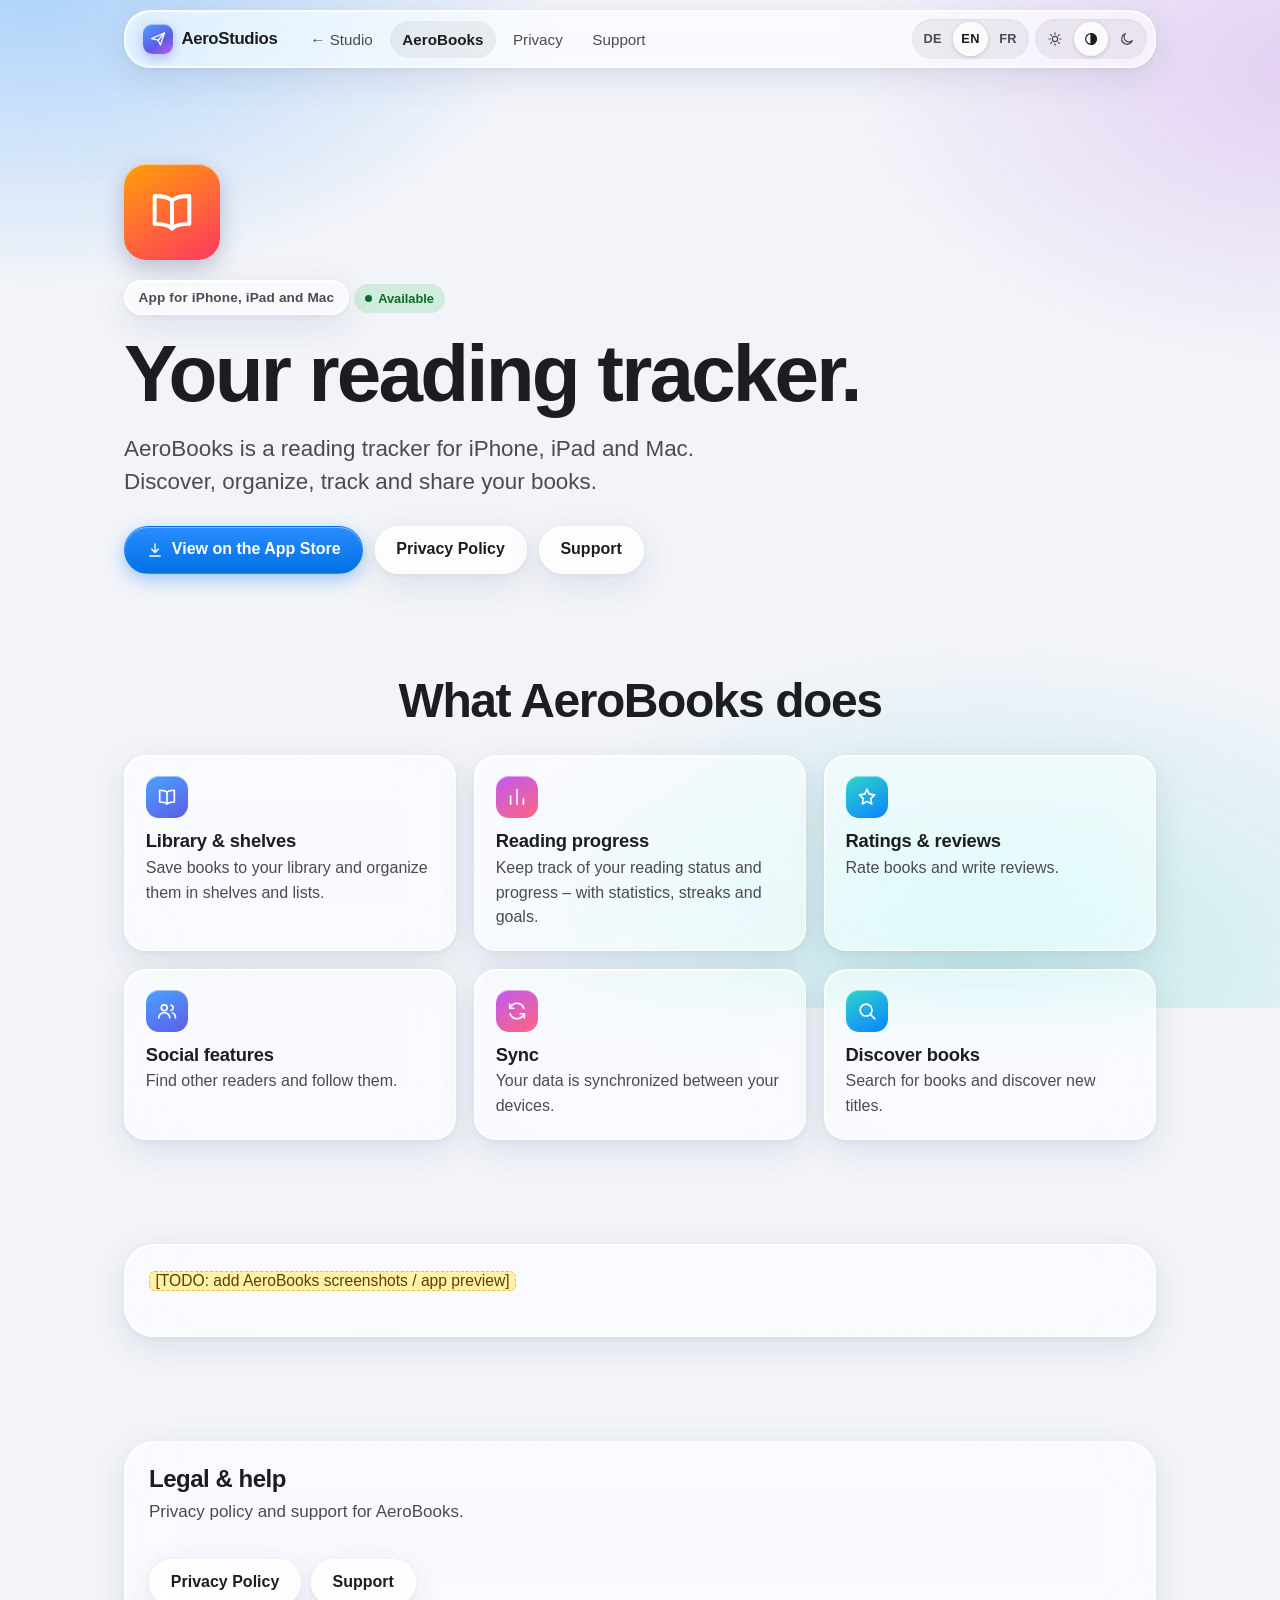
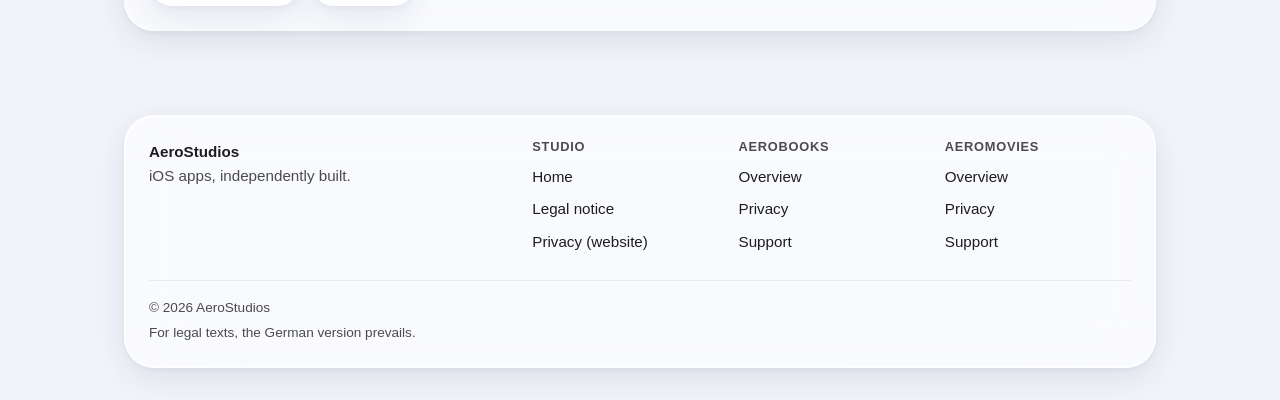
==== aerobooks/index.html @ d7127c6d "Home" ====
<!DOCTYPE html>
<html lang="de">
<head>
  <meta charset="UTF-8" />
  <meta name="viewport" content="width=device-width, initial-scale=1, viewport-fit=cover" />
  <title>AeroBooks – Lese-Tracker | AeroStudios</title>
  <meta name="description" content="AeroBooks ist ein Lese-Tracker für iPhone, iPad und Mac." />
  <meta name="color-scheme" content="light dark" />
  <meta name="theme-color" content="#f2f4f9" media="(prefers-color-scheme: light)" />
  <meta name="theme-color" content="#05060a" media="(prefers-color-scheme: dark)" />
  <link rel="icon" href="../assets/img/favicon.svg" type="image/svg+xml" />
  <link rel="stylesheet" href="../assets/css/style.css" />
  <script src="../assets/js/theme-init.js"></script>
</head>
<body data-root="../" data-page="overview" data-project="aerobooks" data-title="title.aerobooks" data-desc="desc.aerobooks">
  <noscript><div class="container"><div class="noscript-box"><p lang="de">Diese Seite benötigt JavaScript, um Texte und Sprachen anzuzeigen. Bitte aktiviere JavaScript.</p><p lang="en">This page needs JavaScript to display its text and languages. Please enable JavaScript.</p><p lang="fr">Cette page nécessite JavaScript pour afficher ses textes et ses langues. Veuillez activer JavaScript.</p></div></div></noscript>

  <main id="main">
    <section class="hero hero-left">
      <div class="container">
        <span class="app-icon app-icon-lg reveal" data-app-icon="aerobooks"></span>
        <div class="reveal" style="--i:1"><span class="eyebrow glass" data-i18n="aerobooks.eyebrow"></span> <span data-project-status="aerobooks"></span></div>
        <h1 class="reveal" style="--i:2" data-i18n="aerobooks.title"></h1>
        <p class="lead reveal" style="--i:3" data-i18n="aerobooks.lead"></p>
        <div class="hero-actions reveal" style="--i:4">
          <a class="btn btn-primary" data-app-store="aerobooks" href="#" rel="noopener"><span class="btn-ic" data-icon="download"></span><span data-i18n="btn.appStore"></span></a>
          <a class="btn btn-glass" href="privacy/" data-i18n="btn.privacy"></a>
          <a class="btn btn-glass" href="support/" data-i18n="btn.support"></a>
        </div>
      </div>
    </section>

    <section class="section">
      <div class="container">
        <div class="section-head">
          <h2 data-i18n="aerobooks.features.title"></h2>
        </div>
        <div class="grid grid-3">
          <article class="feature glass reveal" style="--i:3">
            <span class="ficon" data-icon="book"></span>
            <h3 data-i18n="aerobooks.f1.title"></h3>
            <p data-i18n="aerobooks.f1.text"></p>
          </article>
          <article class="feature glass reveal" style="--i:4">
            <span class="ficon" data-icon="chart"></span>
            <h3 data-i18n="aerobooks.f2.title"></h3>
            <p data-i18n="aerobooks.f2.text"></p>
          </article>
          <article class="feature glass reveal" style="--i:5">
            <span class="ficon" data-icon="star"></span>
            <h3 data-i18n="aerobooks.f3.title"></h3>
            <p data-i18n="aerobooks.f3.text"></p>
          </article>
          <article class="feature glass reveal" style="--i:6">
            <span class="ficon" data-icon="people"></span>
            <h3 data-i18n="aerobooks.f4.title"></h3>
            <p data-i18n="aerobooks.f4.text"></p>
          </article>
          <article class="feature glass reveal" style="--i:7">
            <span class="ficon" data-icon="sync"></span>
            <h3 data-i18n="aerobooks.f5.title"></h3>
            <p data-i18n="aerobooks.f5.text"></p>
          </article>
          <article class="feature glass reveal" style="--i:8">
            <span class="ficon" data-icon="search"></span>
            <h3 data-i18n="aerobooks.f6.title"></h3>
            <p data-i18n="aerobooks.f6.text"></p>
          </article>
        </div>
      </div>
    </section>

    <section class="section">
      <div class="container">
        <div class="card glass">
          <p data-i18n="aerobooks.shots"></p>
        </div>
      </div>
    </section>

    <section class="section">
      <div class="container">
        <div class="card glass">
          <h2 data-i18n="aerobooks.more.title"></h2>
          <p data-i18n="aerobooks.more.text"></p>
          <div class="actions">
            <a class="btn btn-glass" href="privacy/" data-i18n="btn.privacy"></a>
            <a class="btn btn-glass" href="support/" data-i18n="btn.support"></a>
          </div>
        </div>
      </div>
    </section>
  </main>

  <script src="../assets/i18n/site.js"></script>
  <script src="../assets/js/projects.js"></script>
  <script src="../assets/js/app.js"></script>
</body>
</html>
---- assets/css/style.css ----
/* ==========================================================================
   AeroStudios – Liquid-Glass-Design (Apple-Stil)
   Reine statische Seite: keine externen Schriften, Skripte oder Tracker.
   Aufbau: 1 Tokens · 2 Basis · 3 Glas · 4 Layout/Header · 5 Komponenten
           6 Dokumente (Rechtstexte) · 7 Footer · 8 Animation · 9 Fallbacks
   ========================================================================== */

/* 1 · Tokens ------------------------------------------------------------- */
:root {
  color-scheme: light;
  --font: -apple-system, BlinkMacSystemFont, "SF Pro Display", "SF Pro Text", "Helvetica Neue", "Segoe UI", Roboto, Arial, sans-serif;

  --bg: #f2f4f9;
  --text: #1d1d1f;
  --muted: #4a4a50;
  --link: #0062c4;
  --accent: #0071e3;
  --accent-text: #ffffff;
  --focus: #0a64d6;

  --glass: rgba(255, 255, 255, 0.58);
  --glass-strong: rgba(255, 255, 255, 0.8);
  --glass-line: rgba(255, 255, 255, 0.75);
  --hairline: rgba(0, 0, 0, 0.07);
  --edge: rgba(255, 255, 255, 0.95);
  --edge-soft: rgba(255, 255, 255, 0.45);
  --shadow: 0 1px 0 rgba(255, 255, 255, 0.85) inset, 0 10px 34px rgba(30, 42, 90, 0.1), 0 2px 6px rgba(30, 42, 90, 0.05);
  --shadow-hover: 0 1px 0 rgba(255, 255, 255, 0.9) inset, 0 18px 48px rgba(30, 42, 90, 0.16), 0 4px 10px rgba(30, 42, 90, 0.06);
  --inset: rgba(0, 0, 0, 0.055);

  --blob-1: rgba(10, 132, 255, 0.3);
  --blob-2: rgba(175, 82, 222, 0.22);
  --blob-3: rgba(48, 209, 190, 0.24);

  --ok-bg: rgba(52, 199, 89, 0.18);
  --ok-text: #0b6b2c;
  --soon-bg: rgba(255, 159, 10, 0.2);
  --soon-text: #8a4a00;
  --todo-bg: #fff2a8;
  --todo-text: #5a4300;
  --todo-line: #e2c24d;

  --radius-lg: 30px;
  --radius-md: 22px;
  --radius-sm: 14px;
  --gutter: 16px;
  --maxw: 1080px;
}

/* Dunkel: automatisch (Systemeinstellung) oder per Schalter – die Werte stehen bewusst zweimal da */
@media (prefers-color-scheme: dark) {
  :root:not([data-theme="light"]) {
    color-scheme: dark;
    --bg: #05060a;
    --text: #f5f5f7;
    --muted: #b4b4bd;
    --link: #5eb0ff;
    --focus: #6cb6ff;
    --glass: rgba(44, 44, 54, 0.46);
    --glass-strong: rgba(30, 30, 38, 0.74);
    --glass-line: rgba(255, 255, 255, 0.14);
    --hairline: rgba(255, 255, 255, 0.1);
    --edge: rgba(255, 255, 255, 0.4);
    --edge-soft: rgba(255, 255, 255, 0.12);
    --shadow: 0 1px 0 rgba(255, 255, 255, 0.12) inset, 0 14px 44px rgba(0, 0, 0, 0.55), 0 2px 6px rgba(0, 0, 0, 0.4);
    --shadow-hover: 0 1px 0 rgba(255, 255, 255, 0.18) inset, 0 22px 56px rgba(0, 0, 0, 0.65), 0 4px 10px rgba(0, 0, 0, 0.45);
    --inset: rgba(255, 255, 255, 0.08);
    --blob-1: rgba(10, 132, 255, 0.28);
    --blob-2: rgba(150, 70, 230, 0.26);
    --blob-3: rgba(30, 190, 170, 0.18);
    --ok-bg: rgba(52, 199, 89, 0.2);
    --ok-text: #6ee79a;
    --soon-bg: rgba(255, 159, 10, 0.2);
    --soon-text: #ffc760;
    --todo-bg: rgba(255, 214, 10, 0.18);
    --todo-text: #ffe066;
    --todo-line: rgba(255, 214, 10, 0.5);
  }
}

:root[data-theme="dark"] {
  color-scheme: dark;
  --bg: #05060a;
  --text: #f5f5f7;
  --muted: #b4b4bd;
  --link: #5eb0ff;
  --focus: #6cb6ff;
  --glass: rgba(44, 44, 54, 0.46);
  --glass-strong: rgba(30, 30, 38, 0.74);
  --glass-line: rgba(255, 255, 255, 0.14);
  --hairline: rgba(255, 255, 255, 0.1);
  --edge: rgba(255, 255, 255, 0.4);
  --edge-soft: rgba(255, 255, 255, 0.12);
  --shadow: 0 1px 0 rgba(255, 255, 255, 0.12) inset, 0 14px 44px rgba(0, 0, 0, 0.55), 0 2px 6px rgba(0, 0, 0, 0.4);
  --shadow-hover: 0 1px 0 rgba(255, 255, 255, 0.18) inset, 0 22px 56px rgba(0, 0, 0, 0.65), 0 4px 10px rgba(0, 0, 0, 0.45);
  --inset: rgba(255, 255, 255, 0.08);
  --blob-1: rgba(10, 132, 255, 0.28);
  --blob-2: rgba(150, 70, 230, 0.26);
  --blob-3: rgba(30, 190, 170, 0.18);
  --ok-bg: rgba(52, 199, 89, 0.2);
  --ok-text: #6ee79a;
  --soon-bg: rgba(255, 159, 10, 0.2);
  --soon-text: #ffc760;
  --todo-bg: rgba(255, 214, 10, 0.18);
  --todo-text: #ffe066;
  --todo-line: rgba(255, 214, 10, 0.5);
}

@media (min-width: 600px) { :root { --gutter: 24px; } }

/* 2 · Basis -------------------------------------------------------------- */
*, *::before, *::after { box-sizing: border-box; }

html {
  -webkit-text-size-adjust: 100%;
  text-size-adjust: 100%;
  scroll-behavior: smooth;
  scroll-padding-top: 6.5rem;
}

body {
  margin: 0;
  min-height: 100vh;
  min-height: 100dvh;
  display: flex;
  flex-direction: column;
  font-family: var(--font);
  font-size: 1.0625rem;
  line-height: 1.55;
  color: var(--text);
  background: var(--bg);
  -webkit-font-smoothing: antialiased;
  -moz-osx-font-smoothing: grayscale;
  overflow-x: hidden;
}

/* Weicher Hintergrundverlauf (Mesh) */
body::before {
  content: "";
  position: fixed;
  inset: -12%;
  z-index: -1;
  pointer-events: none;
  background:
    radial-gradient(52% 44% at 12% 8%, var(--blob-1), transparent 62%),
    radial-gradient(46% 42% at 92% 16%, var(--blob-2), transparent 62%),
    radial-gradient(54% 46% at 72% 96%, var(--blob-3), transparent 62%);
}

main { flex: 1 0 auto; }

img, svg { max-width: 100%; }
[hidden] { display: none !important; }

a { color: var(--link); text-underline-offset: 0.2em; text-decoration-thickness: 1px; }
a:hover { text-decoration-thickness: 2px; }

h1, h2, h3, h4 { margin: 0; line-height: 1.12; letter-spacing: -0.02em; text-wrap: balance; }
p { margin: 0 0 1em; }

:focus-visible { outline: 3px solid var(--focus); outline-offset: 3px; border-radius: 8px; }

.container { width: 100%; max-width: var(--maxw); margin-inline: auto; padding-inline: var(--gutter); }

.sr-only {
  position: absolute; width: 1px; height: 1px; margin: -1px; padding: 0;
  overflow: hidden; clip: rect(0 0 0 0); white-space: nowrap; border: 0;
}

.skip-link {
  position: absolute; left: var(--gutter); top: -4rem; z-index: 100;
  padding: 0.7rem 1.1rem; border-radius: 999px;
  background: var(--accent); color: var(--accent-text); font-weight: 600; text-decoration: none;
}
.skip-link:focus { top: 0.75rem; }

/* Bis die Texte gerendert sind, nichts anzeigen (verhindert Sprung/Flackern) */
html.js:not(.is-ready) body > *:not(script):not(noscript) { visibility: hidden; }
noscript .noscript-box {
  margin: 2rem auto; max-width: 40rem; padding: 1.25rem 1.5rem; border-radius: var(--radius-md);
  background: var(--glass-strong); border: 1px solid var(--hairline);
}

/* 3 · Glas --------------------------------------------------------------- */
.glass {
  position: relative;
  background: var(--glass);
  border: 1px solid var(--glass-line);
  box-shadow: var(--shadow);
  -webkit-backdrop-filter: blur(26px) saturate(180%);
  backdrop-filter: blur(26px) saturate(180%);
}

/* Lichtkante (Specular Edge) */
.glass::after {
  content: "";
  position: absolute; inset: 0; border-radius: inherit; padding: 1px;
  background: linear-gradient(140deg, var(--edge), transparent 34%, transparent 66%, var(--edge-soft));
  -webkit-mask: linear-gradient(#000 0 0) content-box, linear-gradient(#000 0 0);
  -webkit-mask-composite: xor;
  mask: linear-gradient(#000 0 0) content-box exclude, linear-gradient(#000 0 0);
  pointer-events: none;
}

.glass-strong { background: var(--glass-strong); }

/* 4 · Layout & Header ---------------------------------------------------- */
.site-header { position: relative; z-index: 50; padding: 0.65rem 0 0; } /* mobil: scrollt mit, spart Platz */

.nav {
  display: flex; flex-wrap: wrap; align-items: center; gap: 0.5rem 0.75rem;
  padding: 0.5rem 0.5rem 0.5rem 0.75rem;
  border-radius: 26px;
}

.brand {
  display: inline-flex; align-items: center; gap: 0.55rem; flex: 1 1 auto; min-width: 0;
  color: var(--text); text-decoration: none; font-weight: 650; letter-spacing: -0.02em; font-size: 1.05rem;
}
.brand-mark {
  width: 30px; height: 30px; flex: none; display: grid; place-items: center; border-radius: 9px;
  color: #fff; background: linear-gradient(145deg, #4aa3ff, #5e5ce6 60%, #bf5af2);
  box-shadow: 0 1px 0 rgba(255, 255, 255, 0.45) inset, 0 4px 12px rgba(70, 90, 230, 0.35);
}
.brand-mark svg { width: 18px; height: 18px; }

.nav-links {
  order: 3; width: 100%; display: flex; gap: 0.25rem; overflow-x: auto; scrollbar-width: none;
  padding-top: 0.15rem;
}
.nav-links::-webkit-scrollbar { display: none; }
.nav-links a {
  flex: none; padding: 0.4rem 0.8rem; border-radius: 999px; font-size: 0.95rem; font-weight: 500;
  color: var(--muted); text-decoration: none; white-space: nowrap;
}
.nav-links a:hover { color: var(--text); background: var(--inset); }
.nav-links a[aria-current="page"] { color: var(--text); background: var(--inset); font-weight: 600; }

.controls { display: flex; gap: 0.4rem; flex: none; }

.segmented {
  display: inline-flex; padding: 3px; gap: 2px; border-radius: 999px;
  background: var(--inset); box-shadow: inset 0 1px 2px rgba(0, 0, 0, 0.06);
}
.segmented button {
  appearance: none; border: 0; margin: 0; cursor: pointer;
  min-width: 30px; height: 30px; padding: 0 0.4rem; border-radius: 999px;
  display: inline-grid; place-items: center;
  font: inherit; font-size: 0.8rem; font-weight: 600; letter-spacing: 0.02em;
  color: var(--muted); background: transparent;
  transition: background 0.2s ease, color 0.2s ease, box-shadow 0.2s ease;
}
.segmented button svg { width: 16px; height: 16px; }
.segmented button:hover { color: var(--text); }
.segmented button[aria-pressed="true"] {
  color: var(--text); background: var(--glass-strong);
  box-shadow: 0 1px 0 rgba(255, 255, 255, 0.6) inset, 0 1px 4px rgba(0, 0, 0, 0.18);
}

@media (min-width: 820px) {
  .site-header { position: sticky; top: 0; }
  .nav { flex-wrap: nowrap; padding-left: 1.1rem; }
  .brand { flex: 0 0 auto; margin-right: 0.5rem; }
  .nav-links { order: 0; width: auto; flex: 1 1 auto; padding-top: 0; overflow: visible; }
  .segmented button { height: 34px; min-width: 34px; padding: 0 0.55rem; }
}

/* 5 · Komponenten -------------------------------------------------------- */
.hero { padding: clamp(2.5rem, 9vw, 6rem) 0 clamp(1.5rem, 5vw, 3rem); text-align: center; }
.hero-left { text-align: left; }
.hero .eyebrow, .eyebrow {
  display: inline-flex; align-items: center; gap: 0.5rem; margin-bottom: 1.1rem;
  padding: 0.35rem 0.85rem; border-radius: 999px; font-size: 0.85rem; font-weight: 600; letter-spacing: 0.01em;
  color: var(--muted);
}
.hero h1 {
  font-size: clamp(2.5rem, 9.5vw, 5rem); font-weight: 750; letter-spacing: -0.035em; line-height: 1.04;
  margin-bottom: 1.1rem;
}
.hero h1 .grad {
  display: block;
  background: linear-gradient(100deg, #0a84ff, #5e5ce6 45%, #bf5af2);
  -webkit-background-clip: text; background-clip: text; color: transparent;
}
.lead { font-size: clamp(1.1rem, 3.4vw, 1.4rem); line-height: 1.45; color: var(--muted); max-width: 40rem; margin-inline: auto; }
.hero-left .lead { margin-inline: 0; }
.hero-actions { display: flex; flex-wrap: wrap; gap: 0.75rem; justify-content: center; margin-top: 1.75rem; }
.hero-left .hero-actions { justify-content: flex-start; }

.btn {
  display: inline-flex; align-items: center; justify-content: center; gap: 0.5rem;
  min-height: 46px; padding: 0.65rem 1.3rem; border-radius: 999px; border: 1px solid transparent;
  font: inherit; font-size: 1rem; font-weight: 600; text-decoration: none; cursor: pointer;
  transition: transform 0.2s ease, box-shadow 0.2s ease, background 0.2s ease;
}
.btn svg { width: 18px; height: 18px; flex: none; }
.btn-ic { display: inline-flex; }
.btn-primary {
  color: var(--accent-text); background: linear-gradient(180deg, #2b8cff, var(--accent));
  box-shadow: 0 1px 0 rgba(255, 255, 255, 0.4) inset, 0 6px 18px rgba(0, 113, 227, 0.35);
}
.btn-primary:hover { transform: translateY(-1px); box-shadow: 0 1px 0 rgba(255, 255, 255, 0.4) inset, 0 10px 26px rgba(0, 113, 227, 0.42); }
.btn-glass { color: var(--text); background: var(--glass-strong); border-color: var(--glass-line); box-shadow: var(--shadow); }
.btn-glass:hover { transform: translateY(-1px); box-shadow: var(--shadow-hover); }
.btn[aria-disabled="true"] { opacity: 0.6; cursor: default; pointer-events: none; }

.section { padding: clamp(1.75rem, 5vw, 3.25rem) 0; }
.section-head { text-align: center; margin-bottom: 1.75rem; }
.section-head h2 { font-size: clamp(1.9rem, 6vw, 3rem); font-weight: 720; letter-spacing: -0.03em; }
.section-head p { color: var(--muted); max-width: 36rem; margin: 0.6rem auto 0; font-size: 1.1rem; }

.grid { display: grid; gap: 1.1rem; }
@media (min-width: 720px) { .grid-2 { grid-template-columns: repeat(2, 1fr); } .grid-3 { grid-template-columns: repeat(3, 1fr); } }

.card { border-radius: var(--radius-lg); padding: 1.5rem; display: flex; flex-direction: column; }
.card h2, .card h3 { font-size: 1.5rem; font-weight: 700; margin-bottom: 0.4rem; }
.card p { color: var(--muted); }
.card .actions { margin-top: auto; padding-top: 1rem; display: flex; flex-wrap: wrap; gap: 0.6rem; }

.project-card { transition: transform 0.35s cubic-bezier(0.2, 0.8, 0.2, 1), box-shadow 0.35s ease; }
.project-card:hover { transform: translateY(-4px); box-shadow: var(--shadow-hover); }
.project-top { display: flex; align-items: center; justify-content: space-between; gap: 1rem; margin-bottom: 1.1rem; }
.project-card .tagline { color: var(--text); font-weight: 600; margin-bottom: 0.5rem; }

.app-icon {
  width: 68px; height: 68px; flex: none; display: grid; place-items: center; border-radius: 16px; color: #fff;
  background: linear-gradient(150deg, var(--a, #4aa3ff), var(--b, #5e5ce6));
  box-shadow: 0 1px 0 rgba(255, 255, 255, 0.5) inset, 0 8px 22px rgba(30, 40, 90, 0.25);
}
.app-icon svg { width: 36px; height: 36px; }
.app-icon-lg { width: 96px; height: 96px; border-radius: 22px; margin-bottom: 1.25rem; }
.app-icon-lg svg { width: 52px; height: 52px; }
.hero .app-icon-lg { margin-inline: auto; }
.hero-left .app-icon-lg { margin-inline: 0; }

.status {
  display: inline-flex; align-items: center; gap: 0.4rem; padding: 0.28rem 0.7rem; border-radius: 999px;
  font-size: 0.8rem; font-weight: 650; white-space: nowrap;
}
.status::before { content: ""; width: 7px; height: 7px; border-radius: 50%; background: currentColor; }
.status-live { background: var(--ok-bg); color: var(--ok-text); }
.status-soon { background: var(--soon-bg); color: var(--soon-text); }

.feature { padding: 1.25rem 1.3rem; border-radius: var(--radius-md); }
.feature h3 { font-size: 1.15rem; font-weight: 680; margin: 0.8rem 0 0.25rem; letter-spacing: -0.01em; }
.feature p { margin: 0; color: var(--muted); font-size: 1rem; }
.ficon {
  width: 42px; height: 42px; display: grid; place-items: center; border-radius: 13px; color: #fff;
  background: linear-gradient(150deg, #4aa3ff, #5e5ce6);
  box-shadow: 0 1px 0 rgba(255, 255, 255, 0.45) inset;
}
.ficon svg { width: 22px; height: 22px; }
.feature:nth-child(3n+2) .ficon { background: linear-gradient(150deg, #bf5af2, #ff6482); }
.feature:nth-child(3n+3) .ficon { background: linear-gradient(150deg, #30d5c8, #0a84ff); }

.info-list { display: grid; gap: 0.75rem; margin: 1rem 0 1.25rem; }
.info-item {
  padding: 0.85rem 1.1rem; border-radius: var(--radius-sm);
  background: var(--inset); display: flex; flex-direction: column; gap: 0.1rem;
}
.info-item strong { font-size: 0.85rem; color: var(--muted); font-weight: 600; }
@media (min-width: 720px) { .info-list { grid-template-columns: repeat(2, 1fr); } }

.quick-links { display: flex; flex-wrap: wrap; gap: 0.7rem; margin-top: 1.5rem; }

.link-row { display: flex; flex-wrap: wrap; gap: 0.7rem; justify-content: center; }
.hero-left .link-row { justify-content: flex-start; }

.todo, mark.todo {
  background: var(--todo-bg); color: var(--todo-text); border: 1px dashed var(--todo-line);
  border-radius: 6px; padding: 0.02em 0.35em; font-size: 0.92em; font-weight: 500;
  -webkit-box-decoration-break: clone; box-decoration-break: clone;
}

.notice {
  display: flex; gap: 0.75rem; align-items: flex-start; padding: 0.9rem 1.15rem; margin-bottom: 1.1rem;
  border-radius: var(--radius-md); font-size: 0.98rem; color: var(--muted);
}
.notice svg { width: 20px; height: 20px; flex: none; margin-top: 0.15rem; color: var(--link); }
.notice p { margin: 0; }
.notice p + p { margin-top: 0.4rem; }

.tmdb {
  display: flex; flex-direction: column; gap: 1rem; align-items: flex-start; padding: 1.25rem 1.4rem;
  border-radius: var(--radius-md);
}
.tmdb p { margin: 0; color: var(--muted); }
.tmdb-logo { height: 28px; width: auto; max-width: 100%; }
.tmdb-logo-placeholder {
  display: inline-block; padding: 0.4rem 0.7rem; border-radius: 8px; font-size: 0.9rem;
  background: var(--todo-bg); color: var(--todo-text); border: 1px dashed var(--todo-line);
}
@media (min-width: 720px) { .tmdb { flex-direction: row; align-items: center; gap: 1.5rem; } }

.shot-placeholder {
  aspect-ratio: 9 / 16; max-height: 360px; border-radius: var(--radius-md); display: grid; place-items: center;
  text-align: center; padding: 1rem; font-size: 0.95rem;
}

/* 6 · Dokumente (Rechtstexte, FAQ) --------------------------------------- */
.page-hero { padding: clamp(2rem, 7vw, 4rem) 0 1.25rem; }
.page-hero-card { padding: clamp(1.4rem, 5vw, 2.6rem); border-radius: var(--radius-lg); max-width: 52rem; margin-inline: auto; }
.page-hero-card h1 { font-size: clamp(2.1rem, 7vw, 3.6rem); font-weight: 740; letter-spacing: -0.03em; margin-bottom: 0.8rem; }
.page-hero-card p { color: var(--muted); font-size: 1.1rem; max-width: 46rem; margin: 0; }
.page-hero-card .eyebrow { padding-left: 0; padding-right: 0; margin-bottom: 0.7rem; }

.content { padding: 0.5rem 0 clamp(2.5rem, 7vw, 4.5rem); }
.content-card { padding: clamp(1.25rem, 4.5vw, 2.6rem); border-radius: var(--radius-lg); max-width: 52rem; margin-inline: auto; }
.content-card.wide { max-width: none; }
.notice-wrap { max-width: 52rem; margin-inline: auto; }

.doc h2 { font-size: clamp(1.4rem, 4.2vw, 1.8rem); font-weight: 700; margin: 2.2rem 0 0.8rem; }
.doc h3 { font-size: 1.15rem; font-weight: 680; margin: 1.6rem 0 0.6rem; letter-spacing: -0.01em; }
.doc > :first-child { margin-top: 0; }
.doc ul { margin: 0 0 1.1em; padding-left: 1.3em; }
.doc li { margin-bottom: 0.35em; }
.doc li::marker { color: var(--muted); }
.doc p, .doc li { overflow-wrap: anywhere; }
.doc address { font-style: normal; }

.faq-list { display: grid; gap: 0.7rem; margin: 0.8rem 0 1.4rem; }
.faq-item { padding: 1rem 1.15rem; border-radius: var(--radius-sm); background: var(--inset); }
.faq-item > strong { display: block; margin-bottom: 0.4rem; font-weight: 650; }
.faq-item p:last-child, .faq-item ul:last-child { margin-bottom: 0; }

/* 7 · Footer ------------------------------------------------------------- */
.footer { padding: 2rem 0 max(2rem, env(safe-area-inset-bottom)); }
.footer-inner { padding: 1.5rem; border-radius: var(--radius-lg); display: grid; gap: 1.5rem; font-size: 0.95rem; color: var(--muted); }
.footer-brand { font-weight: 650; color: var(--text); }
.footer-cols { display: grid; gap: 1.25rem; grid-template-columns: repeat(auto-fit, minmax(8.5rem, 1fr)); }
.footer h2 { font-size: 0.8rem; text-transform: uppercase; letter-spacing: 0.06em; font-weight: 650; color: var(--muted); margin-bottom: 0.5rem; }
.footer ul { list-style: none; margin: 0; padding: 0; display: grid; gap: 0.25rem; }
.footer a { color: var(--text); text-decoration: none; display: inline-block; padding: 0.15rem 0; }
.footer a:hover { text-decoration: underline; }
.footer-note { font-size: 0.85rem; border-top: 1px solid var(--hairline); padding-top: 1rem; display: grid; gap: 0.25rem; }
@media (min-width: 820px) {
  .footer-inner { grid-template-columns: 1.2fr 2fr; }
  .footer-note { grid-column: 1 / -1; }
}

/* 8 · Animation (nur ohne reduzierte Bewegung) --------------------------- */
@media (prefers-reduced-motion: no-preference) {
  @keyframes rise { from { opacity: 0; transform: translateY(18px); } to { opacity: 1; transform: none; } }
  @keyframes drift { to { transform: translate3d(-2.5%, 2%, 0) scale(1.06); } }

  body::before { animation: drift 38s ease-in-out infinite alternate; }

  /* Elemente blenden ein, sobald sie sichtbar werden (app.js setzt .in) */
  html.js .reveal:not(.in) { opacity: 0; }
  .reveal.in { animation: rise 0.8s cubic-bezier(0.2, 0.8, 0.2, 1) both; animation-delay: calc(var(--i, 0) * 90ms); }
}

@media (prefers-reduced-motion: reduce) {
  html { scroll-behavior: auto; }
  *, *::before, *::after { transition-duration: 0.01ms !important; animation: none !important; }
}

/* 9 · Fallbacks ---------------------------------------------------------- */
/* Browser ohne backdrop-filter: blickdichte Flächen statt Glas */
@supports not ((-webkit-backdrop-filter: blur(1px)) or (backdrop-filter: blur(1px))) {
  :root { --glass: rgba(255, 255, 255, 0.9); --glass-strong: rgba(255, 255, 255, 0.96); }
  .glass, .glass-strong { background: var(--glass-strong); }
}
/* …und die dunklen Varianten davon */
@supports not ((-webkit-backdrop-filter: blur(1px)) or (backdrop-filter: blur(1px))) {
  @media (prefers-color-scheme: dark) {
    :root:not([data-theme="light"]) { --glass: rgba(34, 34, 42, 0.96); --glass-strong: rgba(28, 28, 36, 0.98); }
  }
  :root[data-theme="dark"] { --glass: rgba(34, 34, 42, 0.96); --glass-strong: rgba(28, 28, 36, 0.98); }
}

/* Erhöhter Kontrast / erzwungene Farben */
@media (prefers-contrast: more) {
  :root { --muted: #2b2b30; --hairline: rgba(0, 0, 0, 0.4); --glass-line: rgba(0, 0, 0, 0.35); }
  :root[data-theme="dark"] { --muted: #dcdce2; --hairline: rgba(255, 255, 255, 0.5); --glass-line: rgba(255, 255, 255, 0.5); }
}
@media (forced-colors: active) {
  .glass { border: 1px solid CanvasText; }
  .glass::after { display: none; }
  .segmented button[aria-pressed="true"] { outline: 2px solid Highlight; }
}

@media print {
  body::before, .site-header, .footer { display: none; }
  .glass { box-shadow: none; background: #fff; border: 0; backdrop-filter: none; }
}
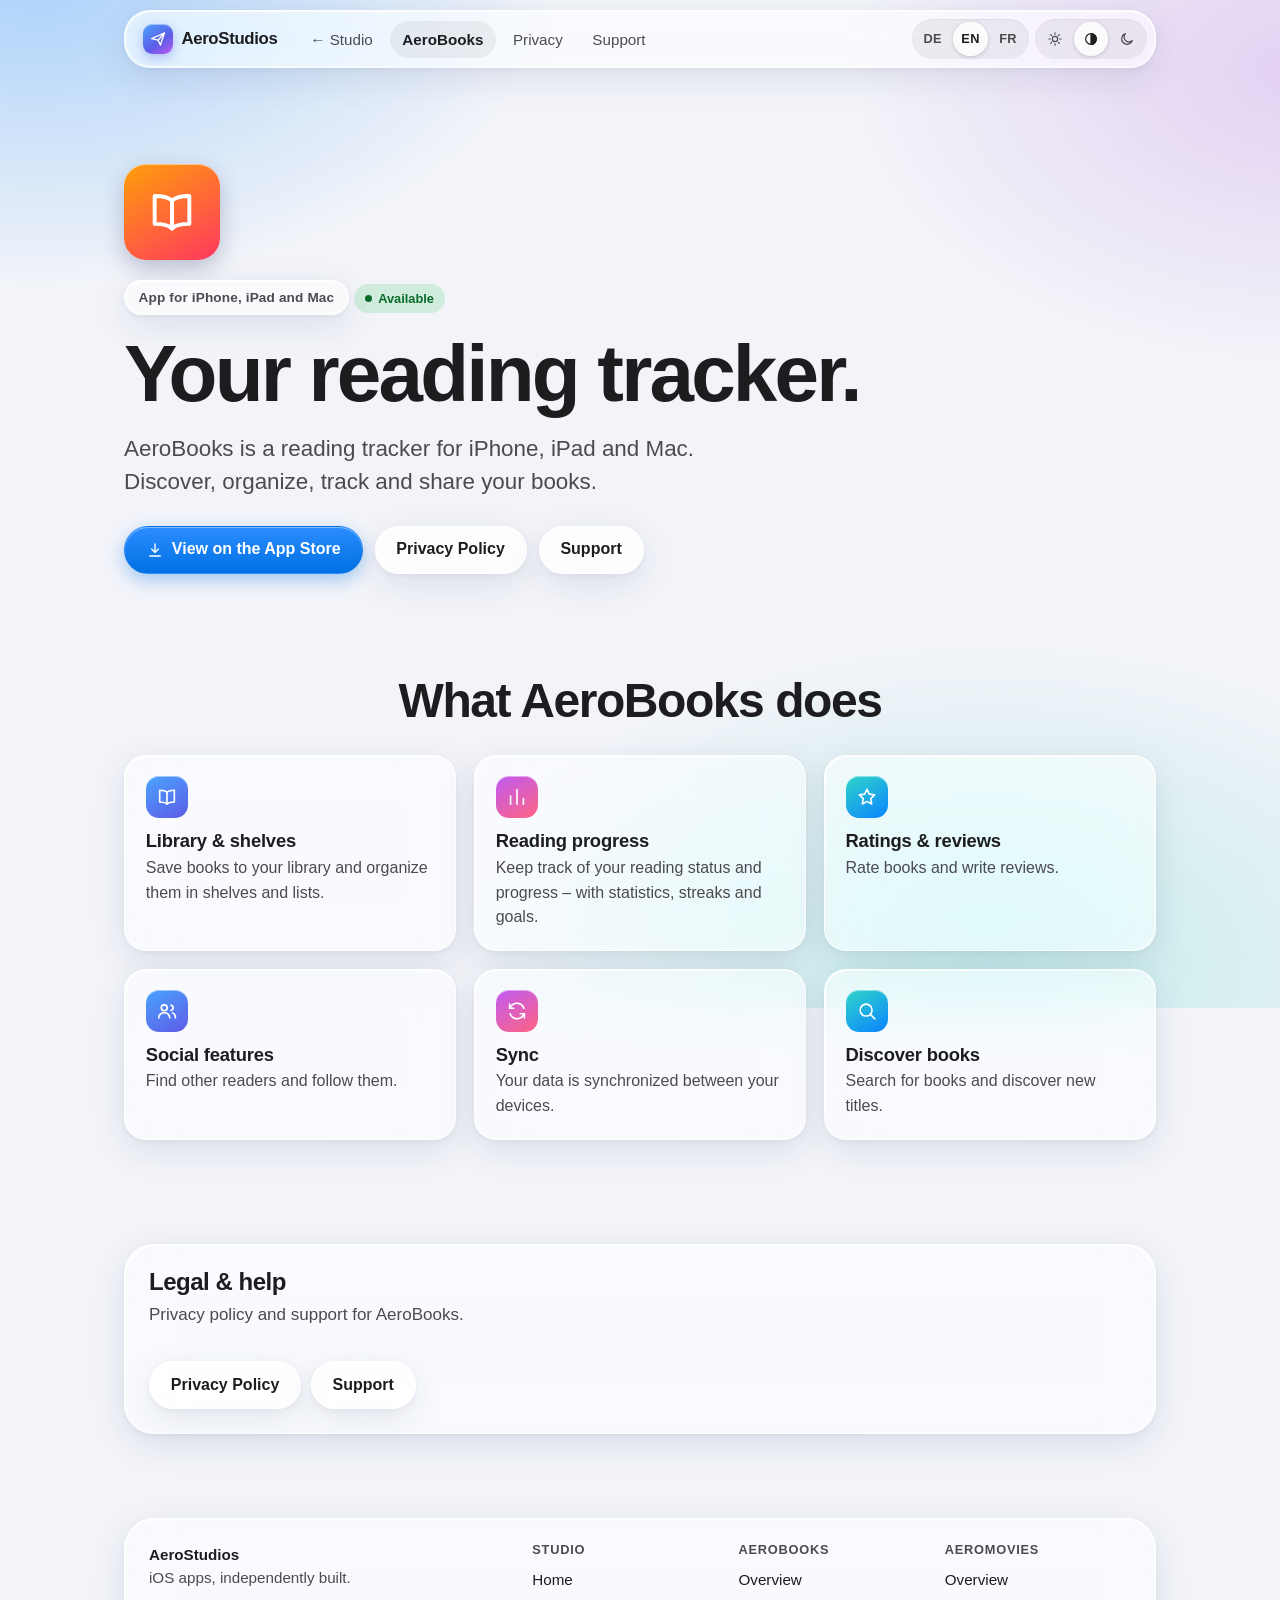
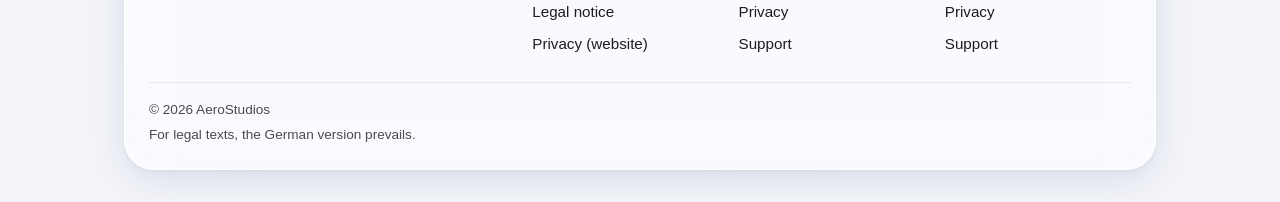
==== commit e7ad60aa: "Remove all [TODO] placeholders from pages and texts Placeholder-only paragraphs and sections were dr" ====
--- a/aerobooks/index.html
+++ b/aerobooks/index.html
@@ -73,14 +73,6 @@
     <section class="section">
       <div class="container">
         <div class="card glass">
-          <p data-i18n="aerobooks.shots"></p>
-        </div>
-      </div>
-    </section>
-
-    <section class="section">
-      <div class="container">
-        <div class="card glass">
           <h2 data-i18n="aerobooks.more.title"></h2>
           <p data-i18n="aerobooks.more.text"></p>
           <div class="actions">
--- a/assets/css/style.css
+++ b/assets/css/style.css
@@ -386,16 +386,7 @@
 }
 .tmdb p { margin: 0; color: var(--muted); }
 .tmdb-logo { height: 28px; width: auto; max-width: 100%; }
-.tmdb-logo-placeholder {
-  display: inline-block; padding: 0.4rem 0.7rem; border-radius: 8px; font-size: 0.9rem;
-  background: var(--todo-bg); color: var(--todo-text); border: 1px dashed var(--todo-line);
-}
 @media (min-width: 720px) { .tmdb { flex-direction: row; align-items: center; gap: 1.5rem; } }
-
-.shot-placeholder {
-  aspect-ratio: 9 / 16; max-height: 360px; border-radius: var(--radius-md); display: grid; place-items: center;
-  text-align: center; padding: 1rem; font-size: 0.95rem;
-}
 
 /* 6 · Dokumente (Rechtstexte, FAQ) --------------------------------------- */
 .page-hero { padding: clamp(2rem, 7vw, 4rem) 0 1.25rem; }
